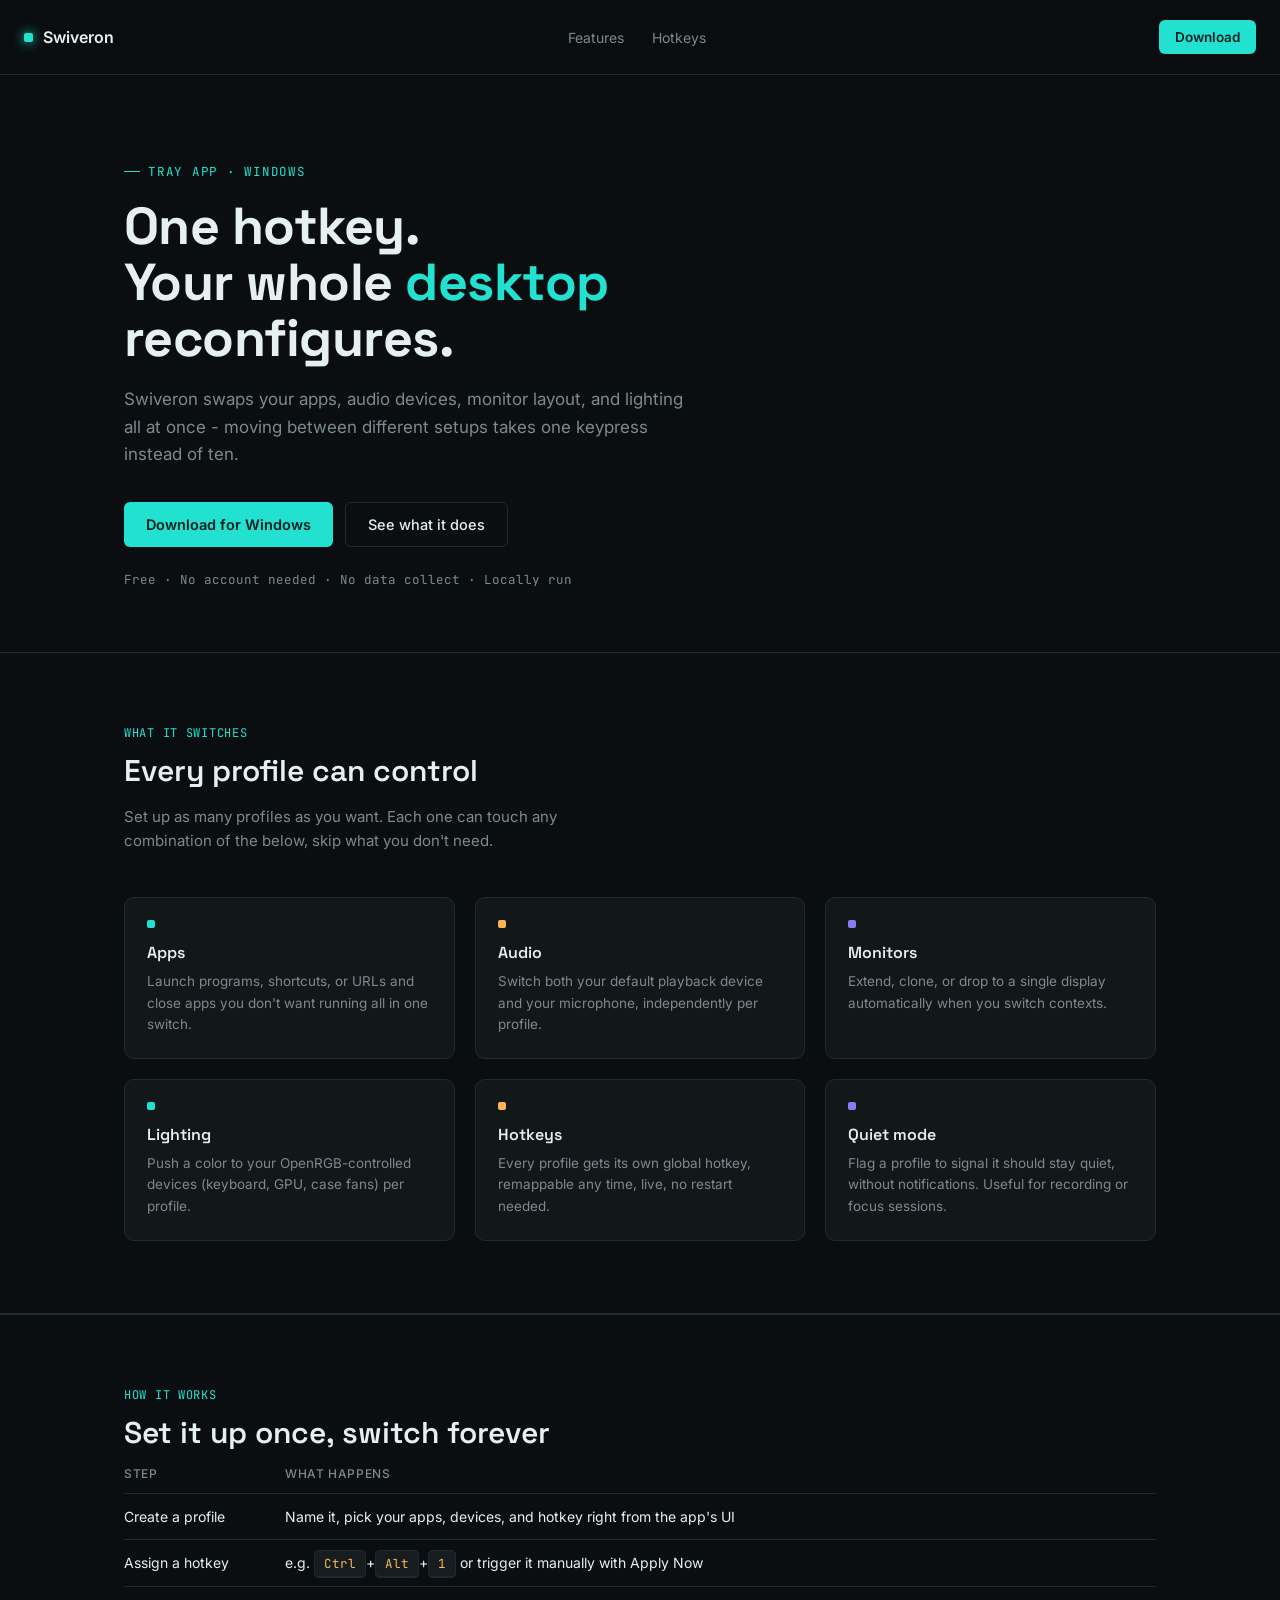
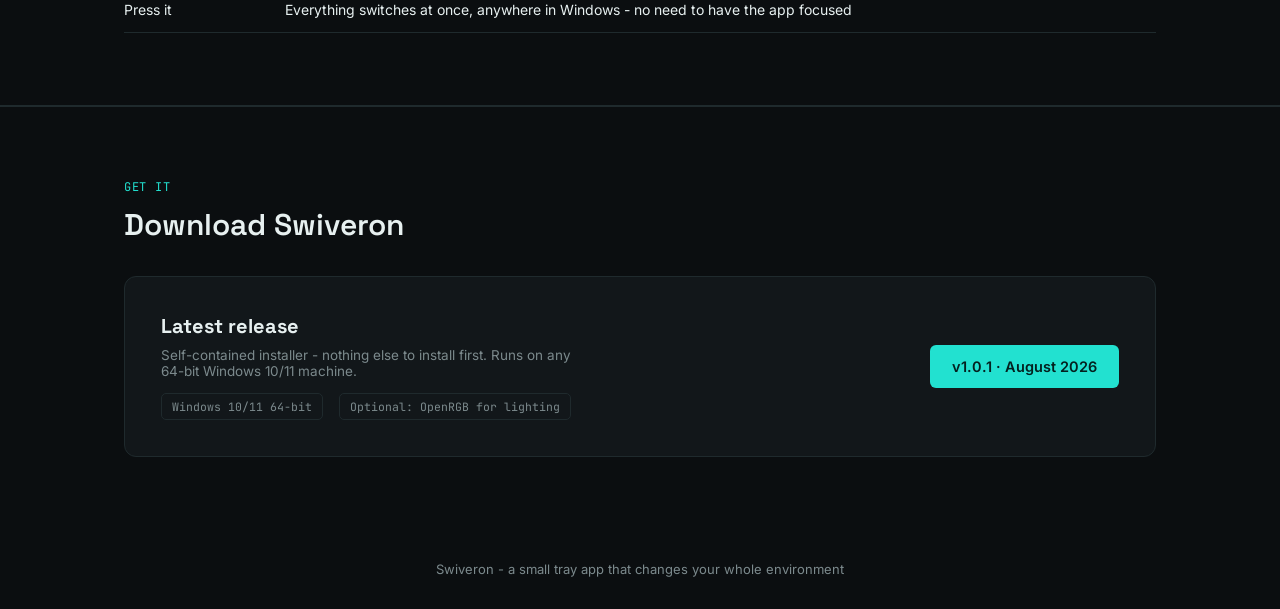
==== index.html @ a1869a6d "Updated the webpage" ====
<!DOCTYPE html>
<html lang="en">
<head>
<meta charset="UTF-8">
<meta name="viewport" content="width=device-width, initial-scale=1.0">
<title>Swiveron — one hotkey, whole desktop reconfigures</title>
<link rel="preconnect" href="https://fonts.googleapis.com">
<link rel="icon" href="favicon.png" type="image/png">
<link href="https://fonts.googleapis.com/css2?family=Space+Grotesk:wght@400;500;600;700&family=Inter:wght@400;500;600&family=JetBrains+Mono:wght@400;500;600&display=swap" rel="stylesheet">
<style>
  :root{
    --bg:#0B0E10;
    --panel:#12171A;
    --panel-raised:#161D20;
    --border:#1F2A2D;
    --text:#E7F0F0;
    --muted:#7C8A8D;
    --cyan:#22E1D0;
    --cyan-dim:#15837A;
    --amber:#FFB454;
  }
  *{box-sizing:border-box;}
  html{scroll-behavior:smooth;}
  body{margin:0;background:var(--bg);color:var(--text);font-family:'Inter',sans-serif;-webkit-font-smoothing:antialiased;}
  h1,h2,h3,.display{font-family:'Space Grotesk',sans-serif;}
  code,.mono{font-family:'JetBrains Mono',monospace;}
  a{color:inherit;}
  .wrap{max-width:1080px;margin:0 auto;padding:0 24px;}

  nav{display:flex;align-items:center;justify-content:space-between;padding:20px 24px;border-bottom:1px solid var(--border);position:sticky;top:0;background:rgba(11,14,16,0.85);backdrop-filter:blur(8px);z-index:10;}
  .brand{display:flex;align-items:center;gap:10px;font-weight:600;font-size:16px;}
  .brand .dot{width:9px;height:9px;border-radius:2px;background:var(--cyan);box-shadow:0 0 12px var(--cyan);}
  .nav-links{display:flex;gap:28px;font-size:14px;color:var(--muted);}
  .nav-links a{text-decoration:none;transition:color .15s;}
  .nav-links a:hover{color:var(--text);}
  .nav-cta{background:var(--cyan);color:#04211F;padding:9px 16px;border-radius:6px;font-weight:600;font-size:13.5px;text-decoration:none;}

  .hero{padding:88px 0 64px;}
  .eyebrow{font-family:'JetBrains Mono',monospace;font-size:12.5px;color:var(--cyan);letter-spacing:.06em;margin-bottom:18px;display:flex;align-items:center;gap:8px;}
  .eyebrow::before{content:'';width:16px;height:1px;background:var(--cyan);}
  h1{font-size:52px;line-height:1.08;font-weight:700;margin:0 0 20px;max-width:760px;letter-spacing:-0.01em;}
  h1 .accent{color:var(--cyan);}
  .sub{font-size:17px;color:var(--muted);max-width:560px;line-height:1.6;margin:0 0 34px;}
  .hero-ctas{display:flex;gap:12px;margin-bottom:24px;flex-wrap:wrap;}
  .btn-primary{background:var(--cyan);color:#04211F;padding:13px 22px;border-radius:6px;font-weight:600;font-size:14.5px;text-decoration:none;display:inline-flex;align-items:center;gap:8px;}
  .btn-secondary{border:1px solid var(--border);color:var(--text);padding:13px 22px;border-radius:6px;font-weight:500;font-size:14.5px;text-decoration:none;}
  .btn-secondary:hover{border-color:var(--cyan-dim);}
  .req-note{font-size:12.5px;color:var(--muted);font-family:'JetBrains Mono',monospace;}

  .icon-mark{display:flex;align-items:center;justify-content:center;margin:0 0 40px;}
  .icon-mark svg{filter:drop-shadow(0 0 30px rgba(34,225,208,0.15));}

  section{padding:72px 0;border-bottom:1px solid var(--border);border-top:1px solid var(--border);}
  .kicker{font-family:'JetBrains Mono',monospace;font-size:12px;color:var(--cyan);letter-spacing:.06em;margin-bottom:10px;}
  h2{font-size:30px;margin:0 0 14px;font-weight:600;}
  .section-sub{color:var(--muted);font-size:15px;max-width:520px;line-height:1.6;margin-bottom:44px;}

  .feature-grid{display:grid;grid-template-columns:repeat(3,1fr);gap:20px;}
  .feature-card{border:1px solid var(--border);border-radius:10px;padding:22px;background:var(--panel);}
  .feature-card .dot{width:8px;height:8px;border-radius:2px;margin-bottom:14px;}
  .feature-card h3{font-size:16px;margin:0 0 8px;font-weight:600;}
  .feature-card p{font-size:13.5px;color:var(--muted);line-height:1.6;margin:0;}

  table{width:100%;border-collapse:collapse;font-size:14px;}
  th{text-align:left;color:var(--muted);font-weight:500;font-size:12px;text-transform:uppercase;letter-spacing:.05em;padding:0 0 12px;border-bottom:1px solid var(--border);}
  td{padding:14px 0;border-bottom:1px solid var(--border);}
  .kbd{font-family:'JetBrains Mono',monospace;background:var(--panel-raised);border:1px solid var(--border);border-bottom-width:2px;padding:4px 9px;border-radius:5px;font-size:12.5px;color:var(--amber);}

  .download{display:flex;align-items:center;justify-content:space-between;flex-wrap:wrap;gap:24px;border:1px solid var(--border);border-radius:12px;padding:36px;background:var(--panel);}
  .download h3{font-size:20px;margin:0 0 8px;}
  .download p{color:var(--muted);font-size:13.5px;margin:0;max-width:420px;}
  .req-list{display:flex;gap:16px;margin-top:14px;flex-wrap:wrap;}
  .req{font-family:'JetBrains Mono',monospace;font-size:11.5px;color:var(--muted);border:1px solid var(--border);padding:5px 10px;border-radius:5px;}

  footer{padding:32px 0;text-align:center;color:var(--muted);font-size:13px;}

  @media (max-width:820px){
    h1{font-size:36px;}
    .feature-grid{grid-template-columns:1fr;}
    .download{flex-direction:column;align-items:flex-start;}
  }
</style>
</head>
<body>

<nav>
  <div class="brand"><span class="dot"></span> Swiveron</div>
  <div class="nav-links">
    <a href="#features">Features</a>
    <a href="#hotkeys">Hotkeys</a>
  </div>
  <a class="nav-cta" href="#download">Download</a>
</nav>

<div class="wrap">
  <section class="hero" style="border:none;">
    <div class="eyebrow">TRAY APP · WINDOWS</div>
    <h1>One hotkey.<br>Your whole <span class="accent">desktop</span> reconfigures.</h1>
    <p class="sub">Swiveron swaps your apps, audio devices, monitor layout, and lighting all at once - moving between different setups takes one keypress instead of ten.</p>
    <div class="hero-ctas">
      <a class="btn-primary" href="#download">Download for Windows</a>
      <a class="btn-secondary" href="#features">See what it does</a>
    </div>
    <div class="req-note">Free · No account needed · No data collect · Locally run</div>
  </section>
</div>

<section id="features">
  <div class="wrap">
    <div class="kicker">WHAT IT SWITCHES</div>
    <h2>Every profile can control</h2>
    <p class="section-sub">Set up as many profiles as you want. Each one can touch any combination of the below, skip what you don't need.</p>
    <div class="feature-grid">
      <div class="feature-card">
        <div class="dot" style="background:var(--cyan);"></div>
        <h3>Apps</h3>
        <p>Launch programs, shortcuts, or URLs and close apps you don't want running all in one switch.</p>
      </div>
      <div class="feature-card">
        <div class="dot" style="background:var(--amber);"></div>
        <h3>Audio</h3>
        <p>Switch both your default playback device and your microphone, independently per profile.</p>
      </div>
      <div class="feature-card">
        <div class="dot" style="background:#8B7CF6;"></div>
        <h3>Monitors</h3>
        <p>Extend, clone, or drop to a single display automatically when you switch contexts.</p>
      </div>
      <div class="feature-card">
        <div class="dot" style="background:var(--cyan);"></div>
        <h3>Lighting</h3>
        <p>Push a color to your OpenRGB-controlled devices (keyboard, GPU, case fans) per profile.</p>
      </div>
      <div class="feature-card">
        <div class="dot" style="background:var(--amber);"></div>
        <h3>Hotkeys</h3>
        <p>Every profile gets its own global hotkey, remappable any time, live, no restart needed.</p>
      </div>
      <div class="feature-card">
        <div class="dot" style="background:#8B7CF6;"></div>
        <h3>Quiet mode</h3>
        <p>Flag a profile to signal it should stay quiet, without notifications. Useful for recording or focus sessions.</p>
      </div>
    </div>
  </div>
</section>

<section id="hotkeys">
  <div class="wrap">
    <div class="kicker">HOW IT WORKS</div>
    <h2>Set it up once, switch forever</h2>
    <table>
      <thead><tr><th>Step</th><th>What happens</th></tr></thead>
      <tbody>
        <tr><td>Create a profile</td><td>Name it, pick your apps, devices, and hotkey right from the app's UI</td></tr>
        <tr><td>Assign a hotkey</td><td>e.g. <span class="kbd">Ctrl</span>+<span class="kbd">Alt</span>+<span class="kbd">1</span> or trigger it manually with Apply Now</td></tr>
        <tr><td>Press it</td><td>Everything switches at once, anywhere in Windows - no need to have the app focused</td></tr>
      </tbody>
    </table>
  </div>
</section>

<section id="download" style="border-bottom:none;">
  <div class="wrap">
    <div class="kicker">GET IT</div>
    <h2 style="margin-bottom:32px;">Download Swiveron</h2>
    <div class="download">
      <div>
        <h3>Latest release</h3>
        <p>Self-contained installer - nothing else to install first. Runs on any 64-bit Windows 10/11 machine.</p>
        <div class="req-list">
          <span class="req">Windows 10/11 64-bit</span>
          <span class="req">Optional: OpenRGB for lighting</span>
        </div>
      </div>
      <a class="btn-primary" href="https://github.com/ItzTidez/swiveron/releases/download/v1.0.1/SwiveronSetup.exe">v1.0.1 · August 2026</a>
    </div>
  </div>
</section>

<footer>Swiveron - a small tray app that changes your whole environment</footer>

</body>
</html>
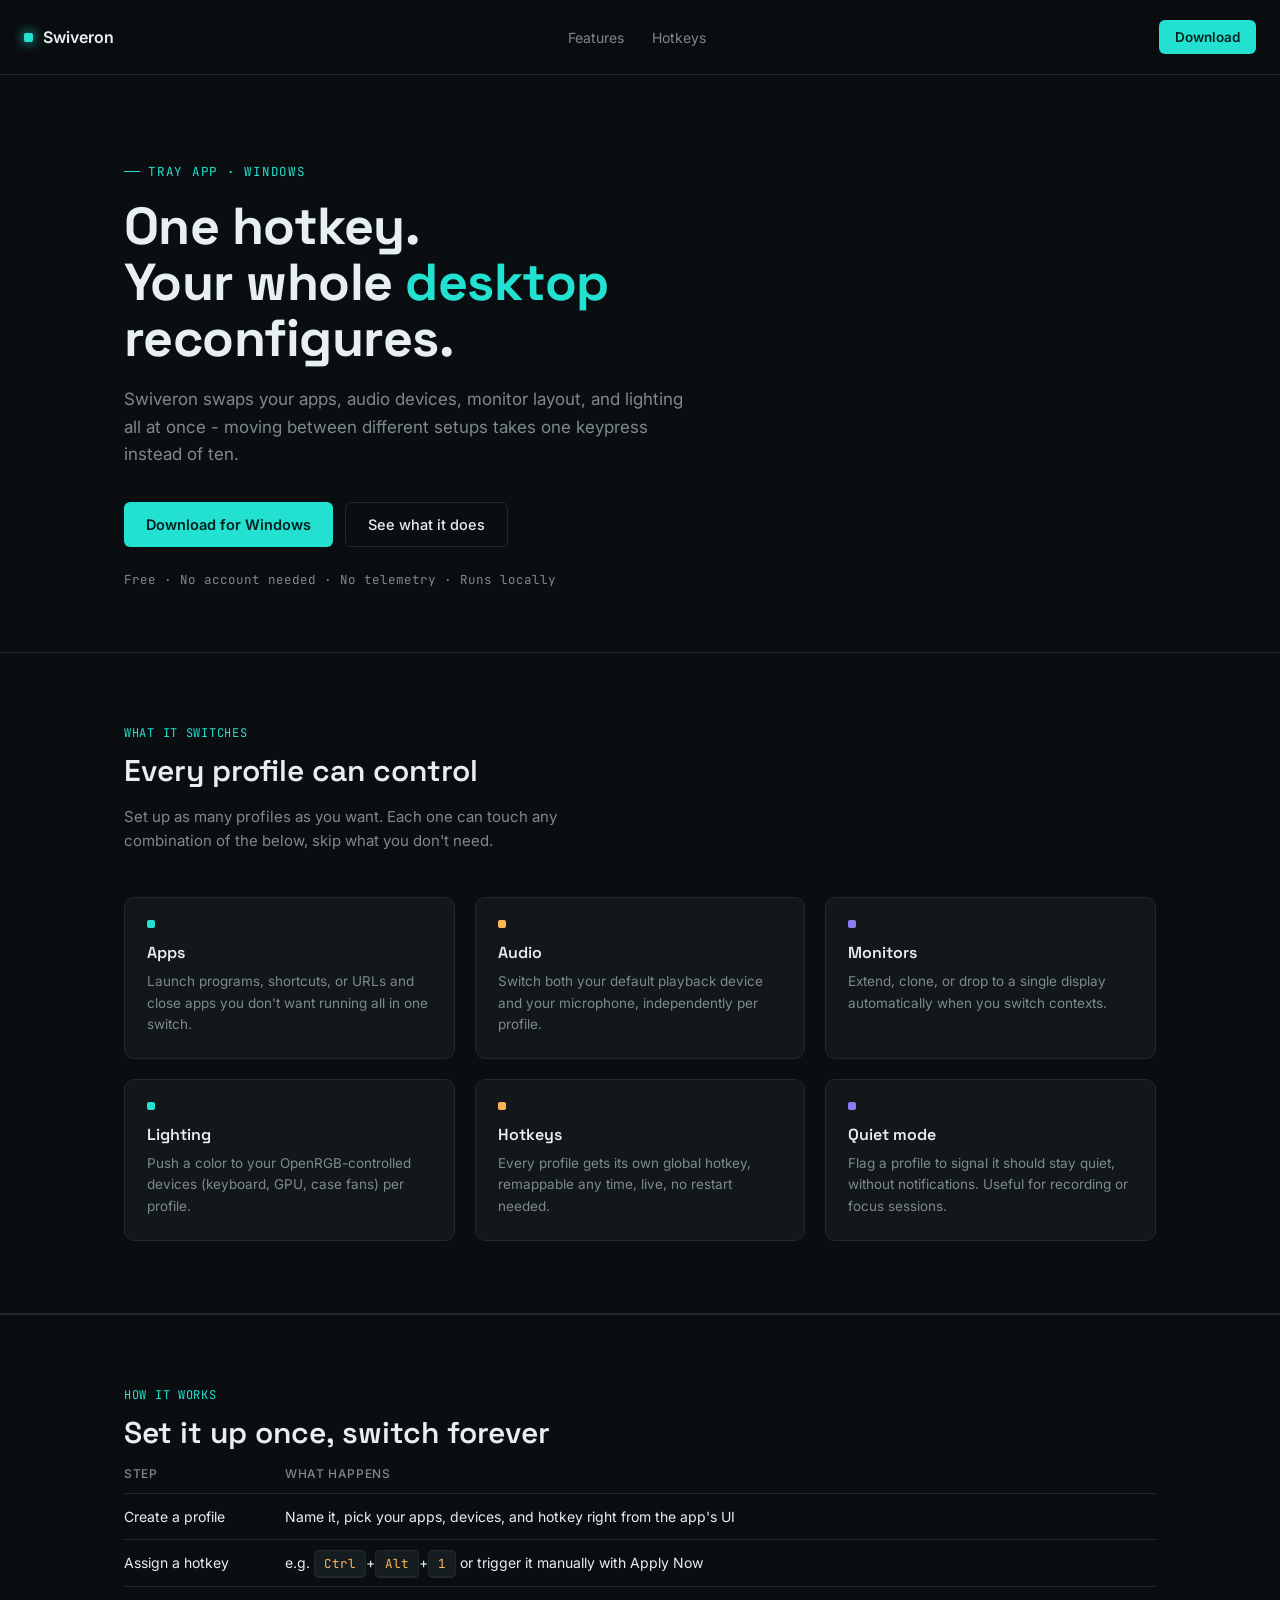
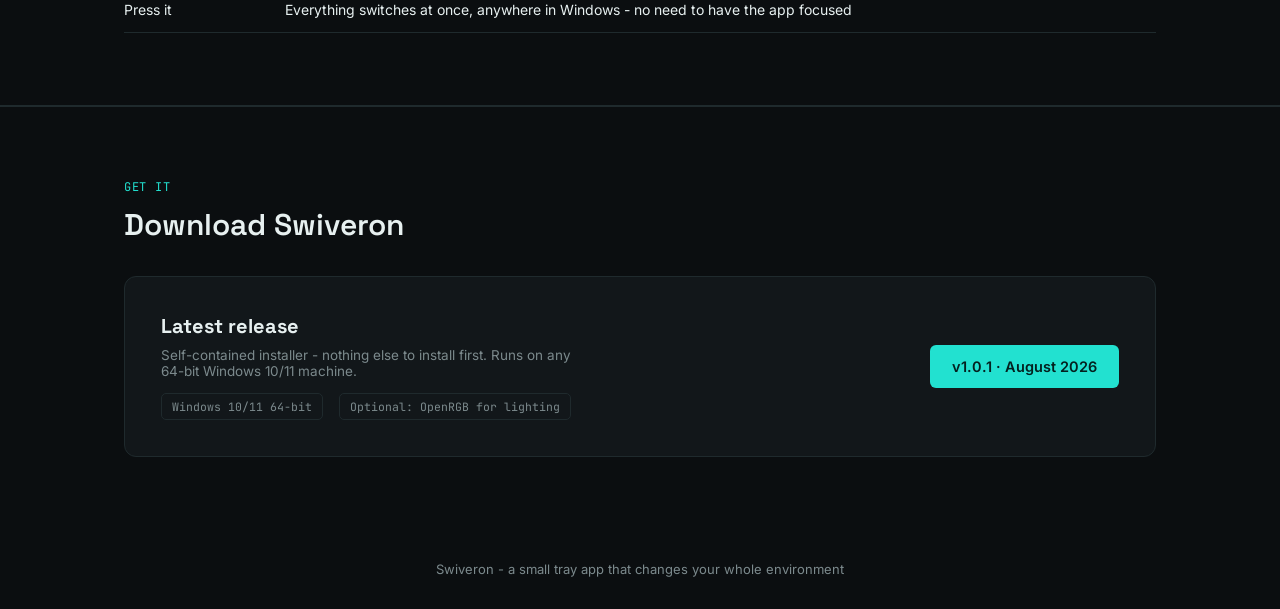
==== commit 02b7b146: "Added a separate CSS" ====
--- a/index.html
+++ b/index.html
@@ -7,79 +7,7 @@
 <link rel="preconnect" href="https://fonts.googleapis.com">
 <link rel="icon" href="favicon.png" type="image/png">
 <link href="https://fonts.googleapis.com/css2?family=Space+Grotesk:wght@400;500;600;700&family=Inter:wght@400;500;600&family=JetBrains+Mono:wght@400;500;600&display=swap" rel="stylesheet">
-<style>
-  :root{
-    --bg:#0B0E10;
-    --panel:#12171A;
-    --panel-raised:#161D20;
-    --border:#1F2A2D;
-    --text:#E7F0F0;
-    --muted:#7C8A8D;
-    --cyan:#22E1D0;
-    --cyan-dim:#15837A;
-    --amber:#FFB454;
-  }
-  *{box-sizing:border-box;}
-  html{scroll-behavior:smooth;}
-  body{margin:0;background:var(--bg);color:var(--text);font-family:'Inter',sans-serif;-webkit-font-smoothing:antialiased;}
-  h1,h2,h3,.display{font-family:'Space Grotesk',sans-serif;}
-  code,.mono{font-family:'JetBrains Mono',monospace;}
-  a{color:inherit;}
-  .wrap{max-width:1080px;margin:0 auto;padding:0 24px;}
-
-  nav{display:flex;align-items:center;justify-content:space-between;padding:20px 24px;border-bottom:1px solid var(--border);position:sticky;top:0;background:rgba(11,14,16,0.85);backdrop-filter:blur(8px);z-index:10;}
-  .brand{display:flex;align-items:center;gap:10px;font-weight:600;font-size:16px;}
-  .brand .dot{width:9px;height:9px;border-radius:2px;background:var(--cyan);box-shadow:0 0 12px var(--cyan);}
-  .nav-links{display:flex;gap:28px;font-size:14px;color:var(--muted);}
-  .nav-links a{text-decoration:none;transition:color .15s;}
-  .nav-links a:hover{color:var(--text);}
-  .nav-cta{background:var(--cyan);color:#04211F;padding:9px 16px;border-radius:6px;font-weight:600;font-size:13.5px;text-decoration:none;}
-
-  .hero{padding:88px 0 64px;}
-  .eyebrow{font-family:'JetBrains Mono',monospace;font-size:12.5px;color:var(--cyan);letter-spacing:.06em;margin-bottom:18px;display:flex;align-items:center;gap:8px;}
-  .eyebrow::before{content:'';width:16px;height:1px;background:var(--cyan);}
-  h1{font-size:52px;line-height:1.08;font-weight:700;margin:0 0 20px;max-width:760px;letter-spacing:-0.01em;}
-  h1 .accent{color:var(--cyan);}
-  .sub{font-size:17px;color:var(--muted);max-width:560px;line-height:1.6;margin:0 0 34px;}
-  .hero-ctas{display:flex;gap:12px;margin-bottom:24px;flex-wrap:wrap;}
-  .btn-primary{background:var(--cyan);color:#04211F;padding:13px 22px;border-radius:6px;font-weight:600;font-size:14.5px;text-decoration:none;display:inline-flex;align-items:center;gap:8px;}
-  .btn-secondary{border:1px solid var(--border);color:var(--text);padding:13px 22px;border-radius:6px;font-weight:500;font-size:14.5px;text-decoration:none;}
-  .btn-secondary:hover{border-color:var(--cyan-dim);}
-  .req-note{font-size:12.5px;color:var(--muted);font-family:'JetBrains Mono',monospace;}
-
-  .icon-mark{display:flex;align-items:center;justify-content:center;margin:0 0 40px;}
-  .icon-mark svg{filter:drop-shadow(0 0 30px rgba(34,225,208,0.15));}
-
-  section{padding:72px 0;border-bottom:1px solid var(--border);border-top:1px solid var(--border);}
-  .kicker{font-family:'JetBrains Mono',monospace;font-size:12px;color:var(--cyan);letter-spacing:.06em;margin-bottom:10px;}
-  h2{font-size:30px;margin:0 0 14px;font-weight:600;}
-  .section-sub{color:var(--muted);font-size:15px;max-width:520px;line-height:1.6;margin-bottom:44px;}
-
-  .feature-grid{display:grid;grid-template-columns:repeat(3,1fr);gap:20px;}
-  .feature-card{border:1px solid var(--border);border-radius:10px;padding:22px;background:var(--panel);}
-  .feature-card .dot{width:8px;height:8px;border-radius:2px;margin-bottom:14px;}
-  .feature-card h3{font-size:16px;margin:0 0 8px;font-weight:600;}
-  .feature-card p{font-size:13.5px;color:var(--muted);line-height:1.6;margin:0;}
-
-  table{width:100%;border-collapse:collapse;font-size:14px;}
-  th{text-align:left;color:var(--muted);font-weight:500;font-size:12px;text-transform:uppercase;letter-spacing:.05em;padding:0 0 12px;border-bottom:1px solid var(--border);}
-  td{padding:14px 0;border-bottom:1px solid var(--border);}
-  .kbd{font-family:'JetBrains Mono',monospace;background:var(--panel-raised);border:1px solid var(--border);border-bottom-width:2px;padding:4px 9px;border-radius:5px;font-size:12.5px;color:var(--amber);}
-
-  .download{display:flex;align-items:center;justify-content:space-between;flex-wrap:wrap;gap:24px;border:1px solid var(--border);border-radius:12px;padding:36px;background:var(--panel);}
-  .download h3{font-size:20px;margin:0 0 8px;}
-  .download p{color:var(--muted);font-size:13.5px;margin:0;max-width:420px;}
-  .req-list{display:flex;gap:16px;margin-top:14px;flex-wrap:wrap;}
-  .req{font-family:'JetBrains Mono',monospace;font-size:11.5px;color:var(--muted);border:1px solid var(--border);padding:5px 10px;border-radius:5px;}
-
-  footer{padding:32px 0;text-align:center;color:var(--muted);font-size:13px;}
-
-  @media (max-width:820px){
-    h1{font-size:36px;}
-    .feature-grid{grid-template-columns:1fr;}
-    .download{flex-direction:column;align-items:flex-start;}
-  }
-</style>
+<link rel="stylesheet" href="styles.css">
 </head>
 <body>
 
@@ -101,7 +29,7 @@
       <a class="btn-primary" href="#download">Download for Windows</a>
       <a class="btn-secondary" href="#features">See what it does</a>
     </div>
-    <div class="req-note">Free · No account needed · No data collect · Locally run</div>
+    <div class="req-note">Free · No account needed · No telemetry · Runs locally</div>
   </section>
 </div>
 
--- a/styles.css
+++ b/styles.css
@@ -0,0 +1,71 @@
+:root{
+    --bg:#0B0E10;
+    --panel:#12171A;
+    --panel-raised:#161D20;
+    --border:#1F2A2D;
+    --text:#E7F0F0;
+    --muted:#7C8A8D;
+    --cyan:#22E1D0;
+    --cyan-dim:#15837A;
+    --amber:#FFB454;
+  }
+  *{box-sizing:border-box;}
+  html{scroll-behavior:smooth;}
+  body{margin:0;background:var(--bg);color:var(--text);font-family:'Inter',sans-serif;-webkit-font-smoothing:antialiased;}
+  h1,h2,h3,.display{font-family:'Space Grotesk',sans-serif;}
+  code,.mono{font-family:'JetBrains Mono',monospace;}
+  a{color:inherit;}
+  .wrap{max-width:1080px;margin:0 auto;padding:0 24px;}
+
+  nav{display:flex;align-items:center;justify-content:space-between;padding:20px 24px;border-bottom:1px solid var(--border);position:sticky;top:0;background:rgba(11,14,16,0.85);backdrop-filter:blur(8px);z-index:10;}
+  .brand{display:flex;align-items:center;gap:10px;font-weight:600;font-size:16px;}
+  .brand .dot{width:9px;height:9px;border-radius:2px;background:var(--cyan);box-shadow:0 0 12px var(--cyan);}
+  .nav-links{display:flex;gap:28px;font-size:14px;color:var(--muted);}
+  .nav-links a{text-decoration:none;transition:color .15s;}
+  .nav-links a:hover{color:var(--text);}
+  .nav-cta{background:var(--cyan);color:#04211F;padding:9px 16px;border-radius:6px;font-weight:600;font-size:13.5px;text-decoration:none;}
+
+  .hero{padding:88px 0 64px;}
+  .eyebrow{font-family:'JetBrains Mono',monospace;font-size:12.5px;color:var(--cyan);letter-spacing:.06em;margin-bottom:18px;display:flex;align-items:center;gap:8px;}
+  .eyebrow::before{content:'';width:16px;height:1px;background:var(--cyan);}
+  h1{font-size:52px;line-height:1.08;font-weight:700;margin:0 0 20px;max-width:760px;letter-spacing:-0.01em;}
+  h1 .accent{color:var(--cyan);}
+  .sub{font-size:17px;color:var(--muted);max-width:560px;line-height:1.6;margin:0 0 34px;}
+  .hero-ctas{display:flex;gap:12px;margin-bottom:24px;flex-wrap:wrap;}
+  .btn-primary{background:var(--cyan);color:#04211F;padding:13px 22px;border-radius:6px;font-weight:600;font-size:14.5px;text-decoration:none;display:inline-flex;align-items:center;gap:8px;}
+  .btn-secondary{border:1px solid var(--border);color:var(--text);padding:13px 22px;border-radius:6px;font-weight:500;font-size:14.5px;text-decoration:none;}
+  .btn-secondary:hover{border-color:var(--cyan-dim);}
+  .req-note{font-size:12.5px;color:var(--muted);font-family:'JetBrains Mono',monospace;}
+
+  .icon-mark{display:flex;align-items:center;justify-content:center;margin:0 0 40px;}
+  .icon-mark svg{filter:drop-shadow(0 0 30px rgba(34,225,208,0.15));}
+
+  section{padding:72px 0;border-bottom:1px solid var(--border);border-top:1px solid var(--border);}
+  .kicker{font-family:'JetBrains Mono',monospace;font-size:12px;color:var(--cyan);letter-spacing:.06em;margin-bottom:10px;}
+  h2{font-size:30px;margin:0 0 14px;font-weight:600;}
+  .section-sub{color:var(--muted);font-size:15px;max-width:520px;line-height:1.6;margin-bottom:44px;}
+
+  .feature-grid{display:grid;grid-template-columns:repeat(3,1fr);gap:20px;}
+  .feature-card{border:1px solid var(--border);border-radius:10px;padding:22px;background:var(--panel);}
+  .feature-card .dot{width:8px;height:8px;border-radius:2px;margin-bottom:14px;}
+  .feature-card h3{font-size:16px;margin:0 0 8px;font-weight:600;}
+  .feature-card p{font-size:13.5px;color:var(--muted);line-height:1.6;margin:0;}
+
+  table{width:100%;border-collapse:collapse;font-size:14px;}
+  th{text-align:left;color:var(--muted);font-weight:500;font-size:12px;text-transform:uppercase;letter-spacing:.05em;padding:0 0 12px;border-bottom:1px solid var(--border);}
+  td{padding:14px 0;border-bottom:1px solid var(--border);}
+  .kbd{font-family:'JetBrains Mono',monospace;background:var(--panel-raised);border:1px solid var(--border);border-bottom-width:2px;padding:4px 9px;border-radius:5px;font-size:12.5px;color:var(--amber);}
+
+  .download{display:flex;align-items:center;justify-content:space-between;flex-wrap:wrap;gap:24px;border:1px solid var(--border);border-radius:12px;padding:36px;background:var(--panel);}
+  .download h3{font-size:20px;margin:0 0 8px;}
+  .download p{color:var(--muted);font-size:13.5px;margin:0;max-width:420px;}
+  .req-list{display:flex;gap:16px;margin-top:14px;flex-wrap:wrap;}
+  .req{font-family:'JetBrains Mono',monospace;font-size:11.5px;color:var(--muted);border:1px solid var(--border);padding:5px 10px;border-radius:5px;}
+
+  footer{padding:32px 0;text-align:center;color:var(--muted);font-size:13px;}
+
+  @media (max-width:820px){
+    h1{font-size:36px;}
+    .feature-grid{grid-template-columns:1fr;}
+    .download{flex-direction:column;align-items:flex-start;}
+}
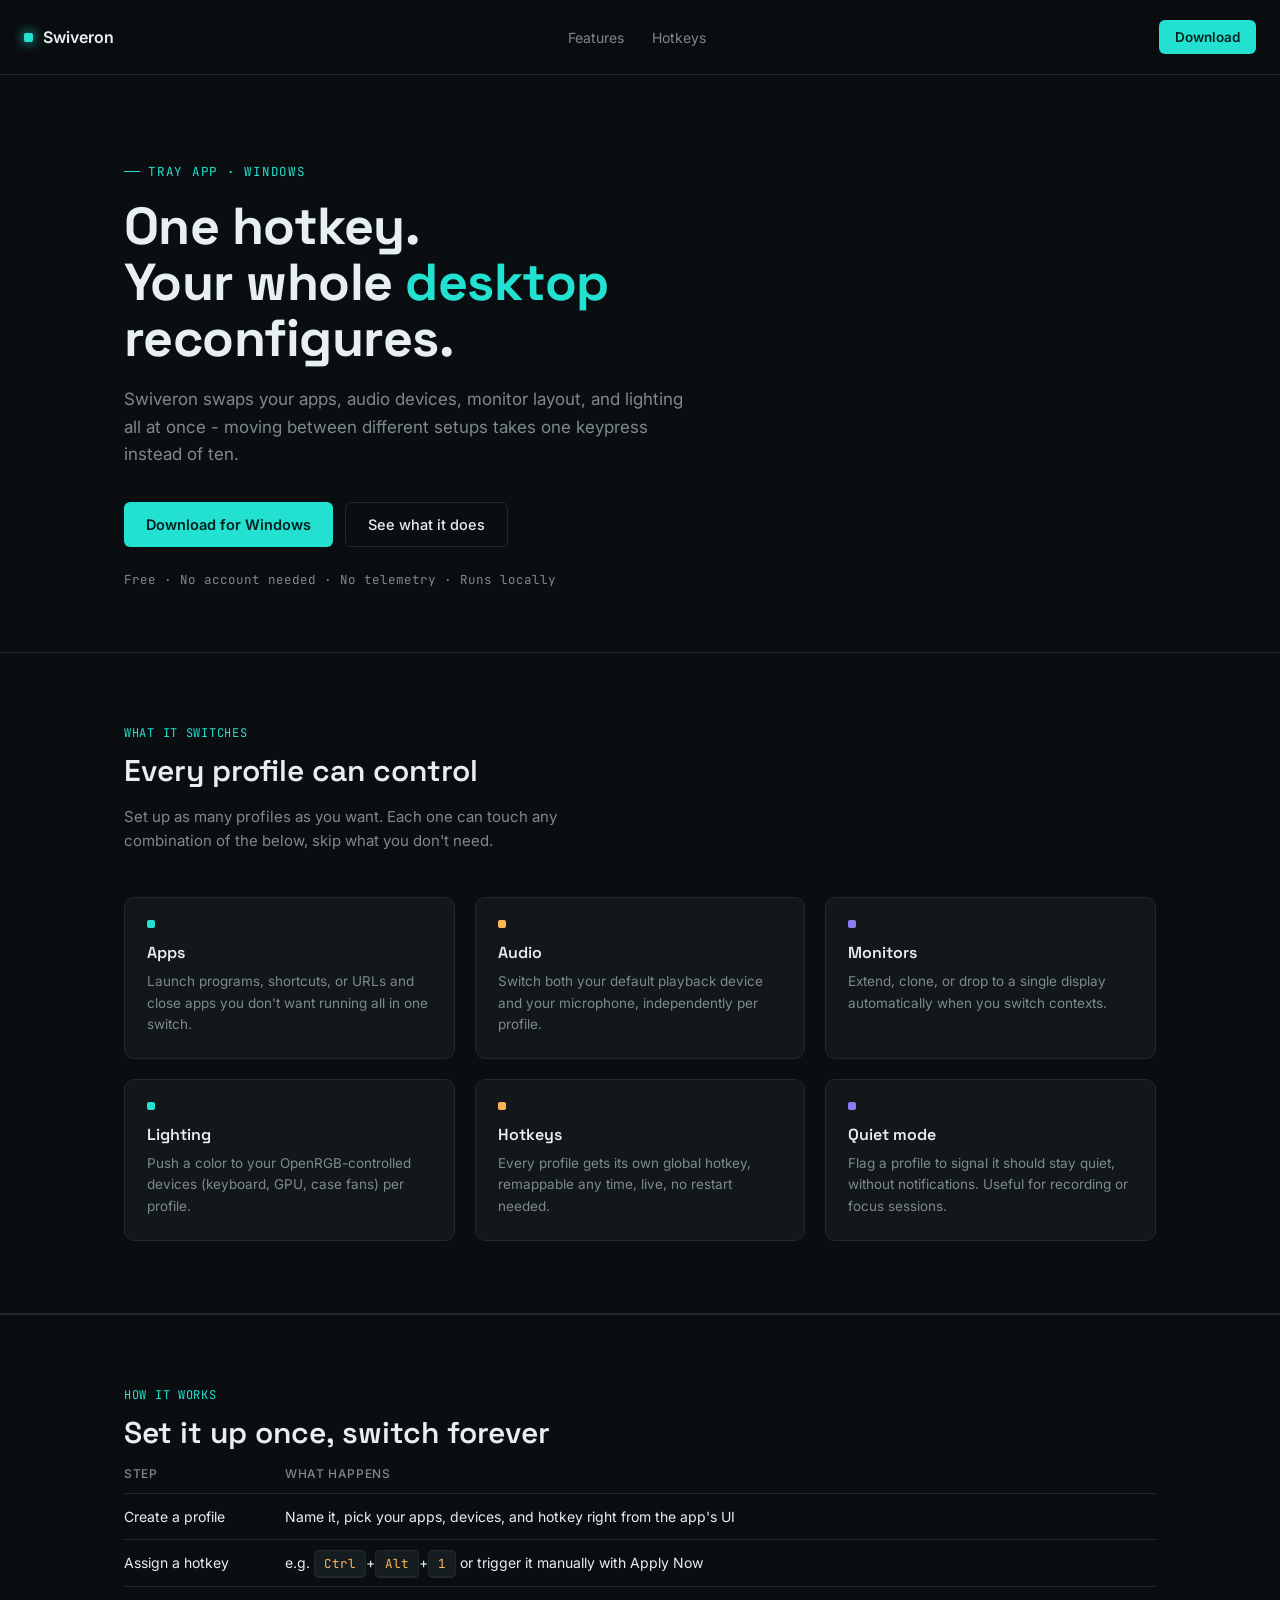
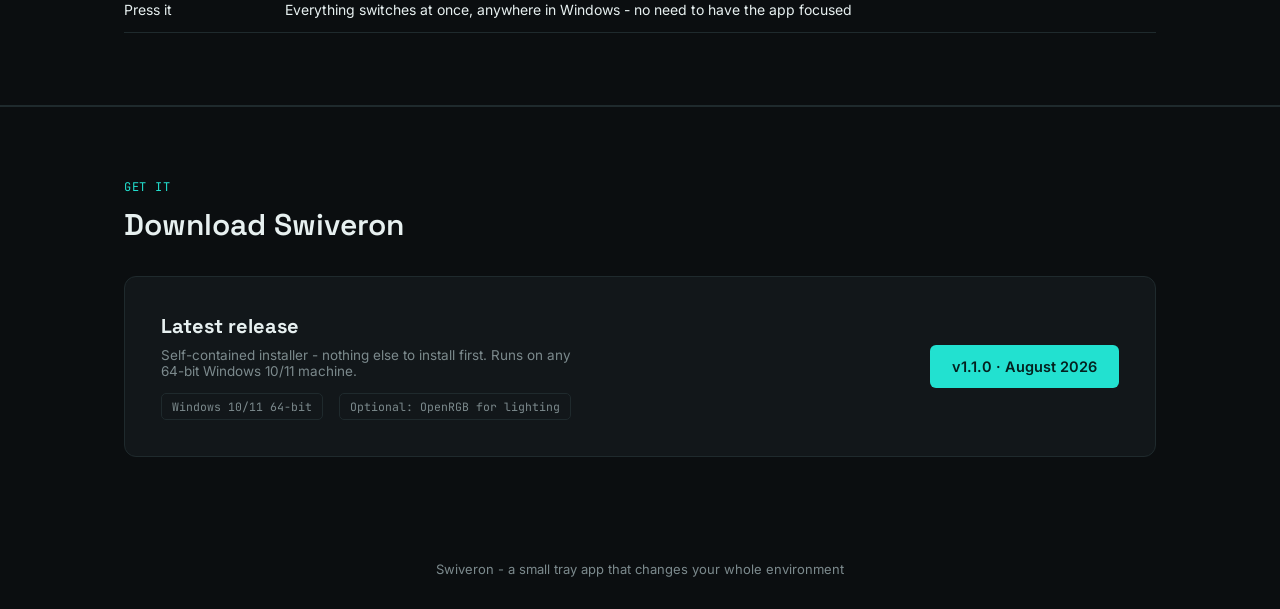
==== commit 14790f48: "Updated the download button" ====
--- a/index.html
+++ b/index.html
@@ -101,7 +101,7 @@
           <span class="req">Optional: OpenRGB for lighting</span>
         </div>
       </div>
-      <a class="btn-primary" href="https://github.com/ItzTidez/swiveron/releases/download/v1.0.1/SwiveronSetup.exe">v1.0.1 · August 2026</a>
+      <a class="btn-primary" href="https://github.com/ItzTidez/swiveron/releases/download/v1.1.0/SwiveronSetup.exe">v1.1.0 · August 2026</a>
     </div>
   </div>
 </section>
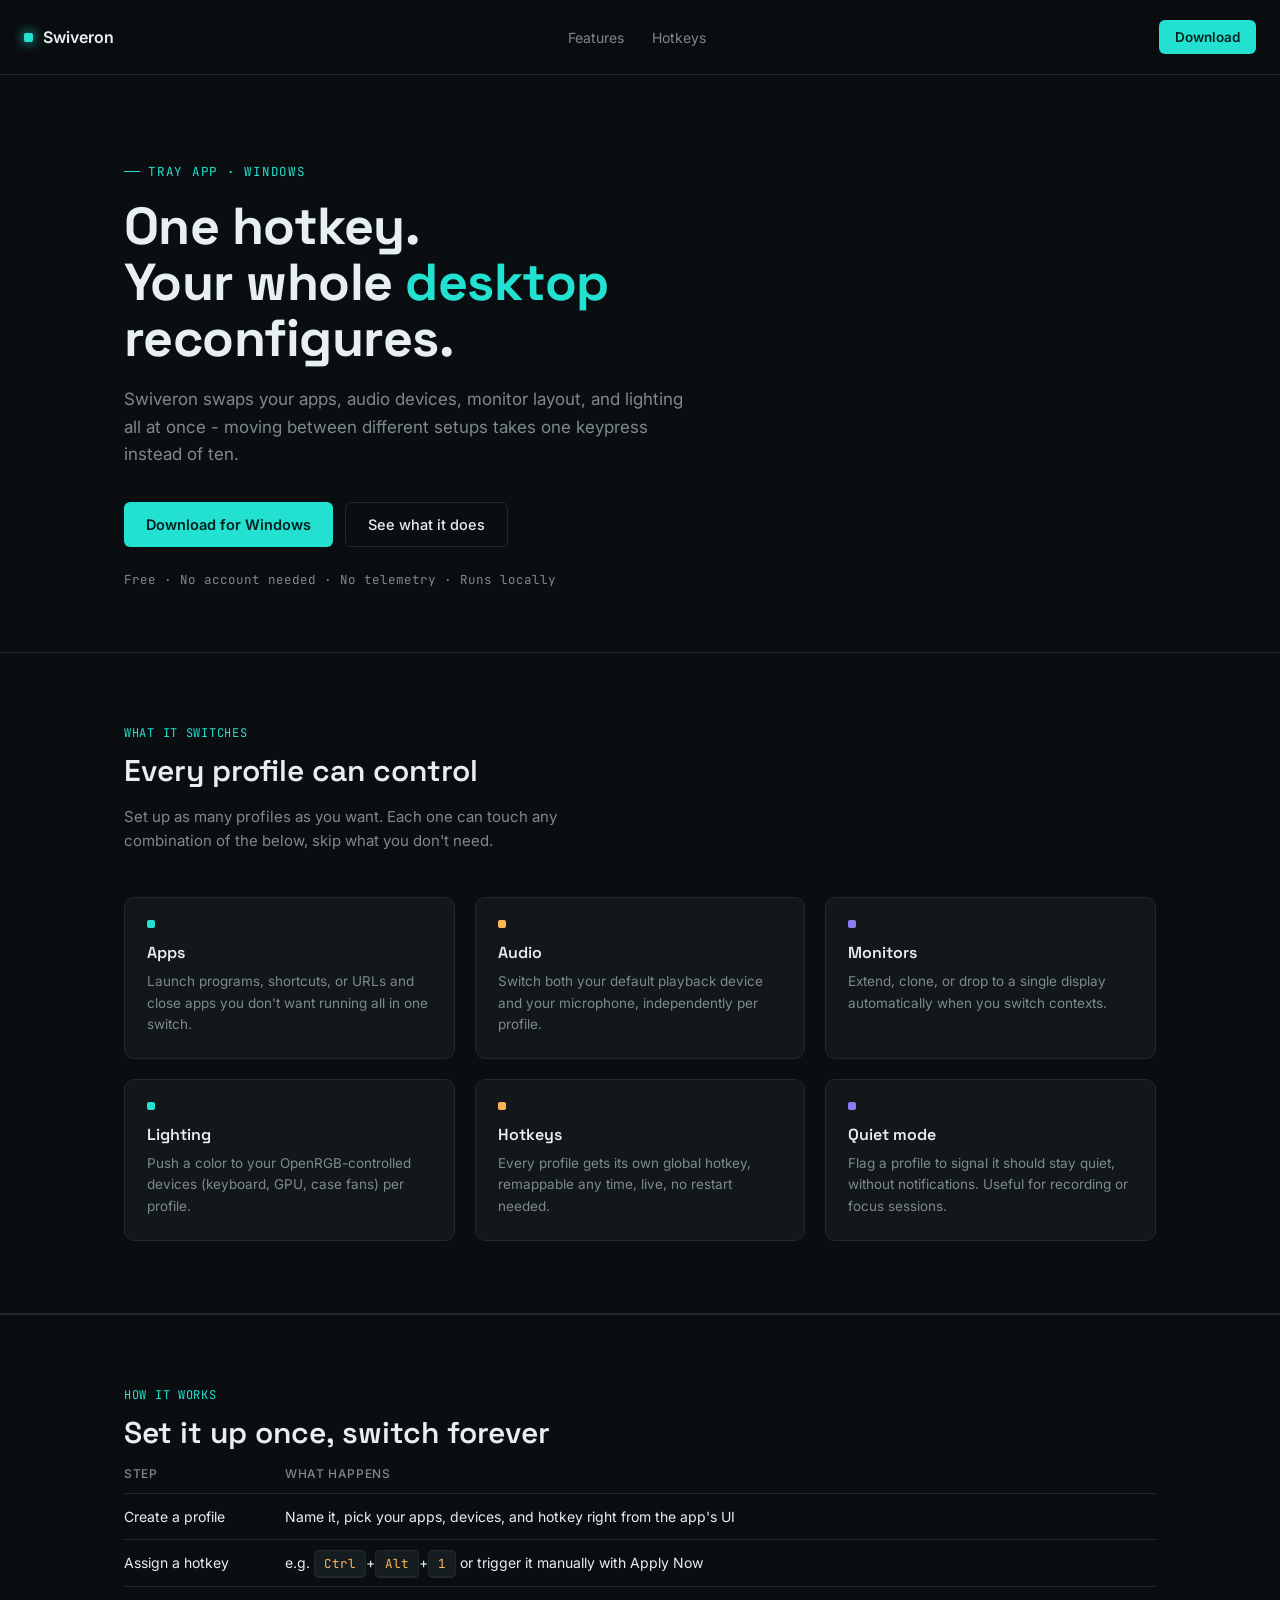
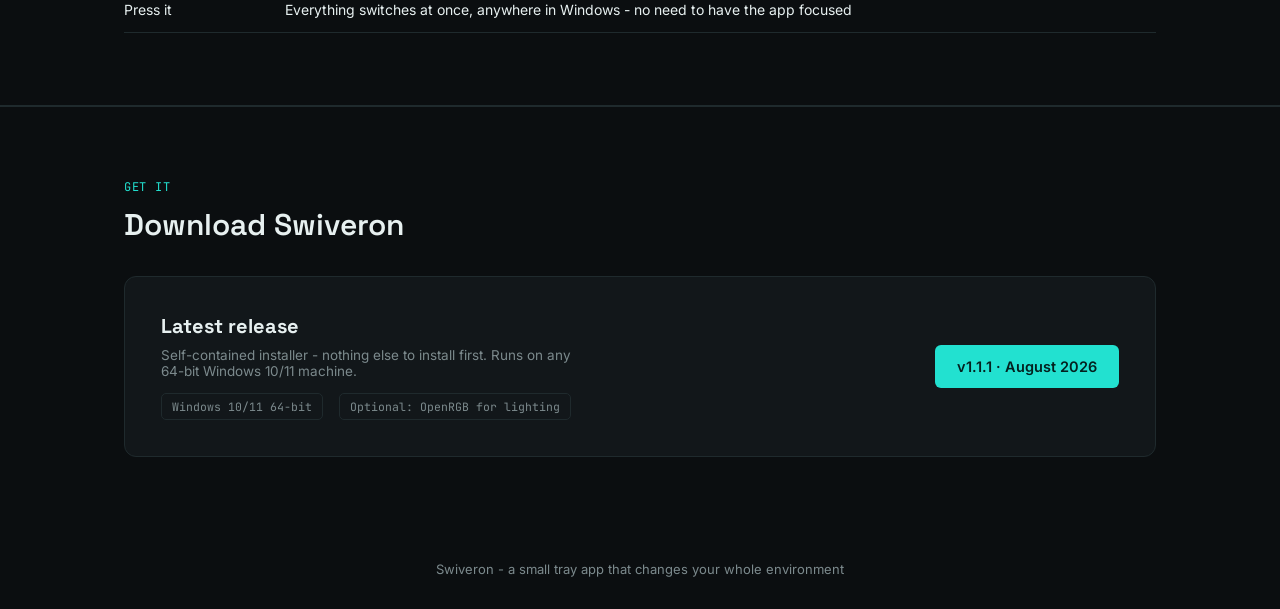
==== commit 19b1036d: "Updated the download button" ====
--- a/index.html
+++ b/index.html
@@ -101,7 +101,7 @@
           <span class="req">Optional: OpenRGB for lighting</span>
         </div>
       </div>
-      <a class="btn-primary" href="https://github.com/ItzTidez/swiveron/releases/download/v1.1.0/SwiveronSetup.exe">v1.1.0 · August 2026</a>
+      <a class="btn-primary" href="https://github.com/ItzTidez/swiveron/releases/download/v1.1.1/SwiveronSetup-v1.1.1+x64.exe">v1.1.1 · August 2026</a>
     </div>
   </div>
 </section>
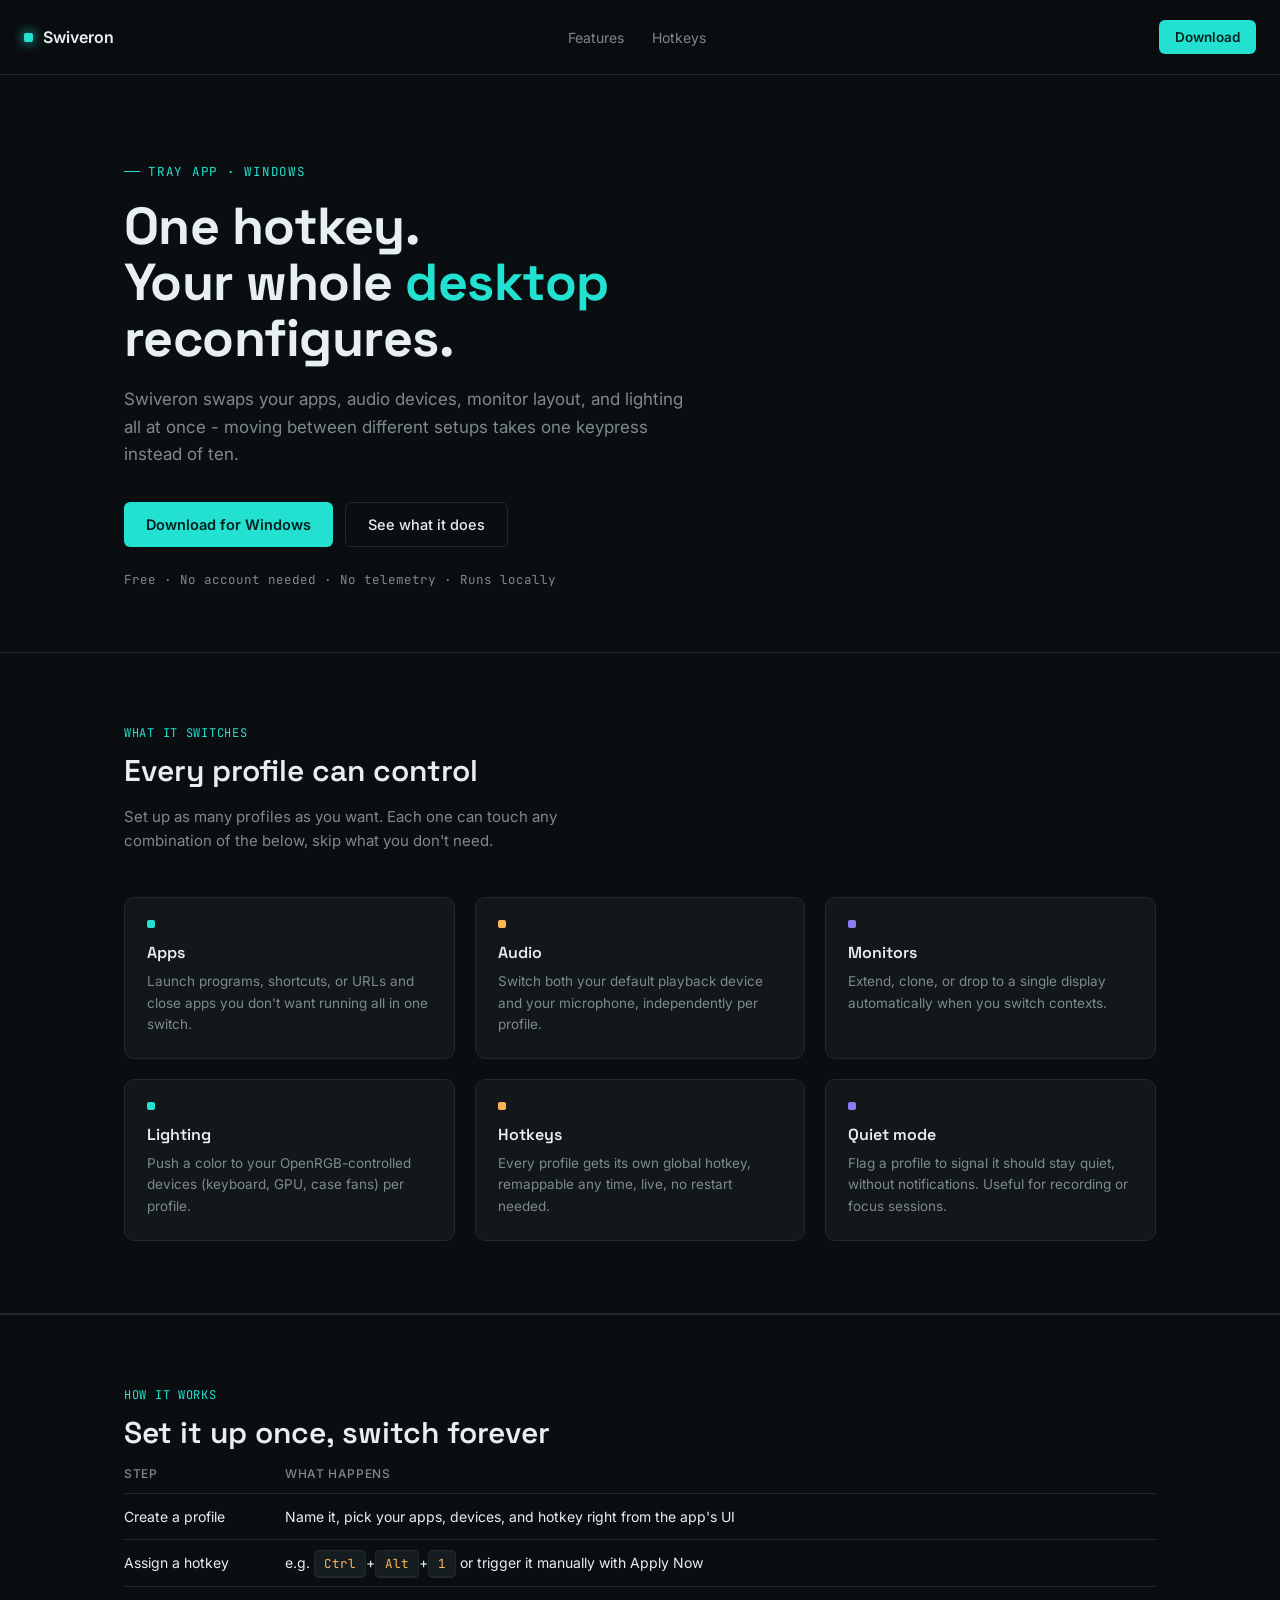
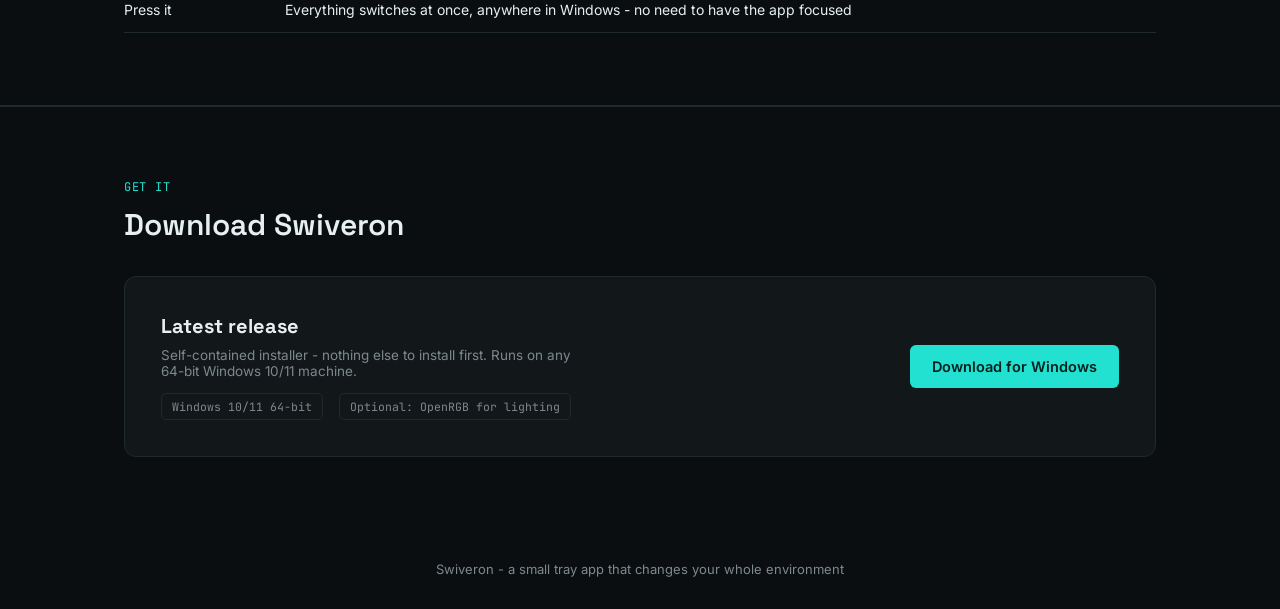
==== commit 63264432: "Updated the web page, removed the SwiveronSetup.exe file from the repository." ====
--- a/index.html
+++ b/index.html
@@ -101,7 +101,7 @@
           <span class="req">Optional: OpenRGB for lighting</span>
         </div>
       </div>
-      <a class="btn-primary" href="https://github.com/ItzTidez/swiveron/releases/download/v1.1.1/SwiveronSetup-v1.1.1+x64.exe">v1.1.1 · August 2026</a>
+      <a class="btn-primary" href="https://github.com/ItzTidez/swiveron/releases/latest/download/SwiveronSetup.exe">Download for Windows</a>
     </div>
   </div>
 </section>
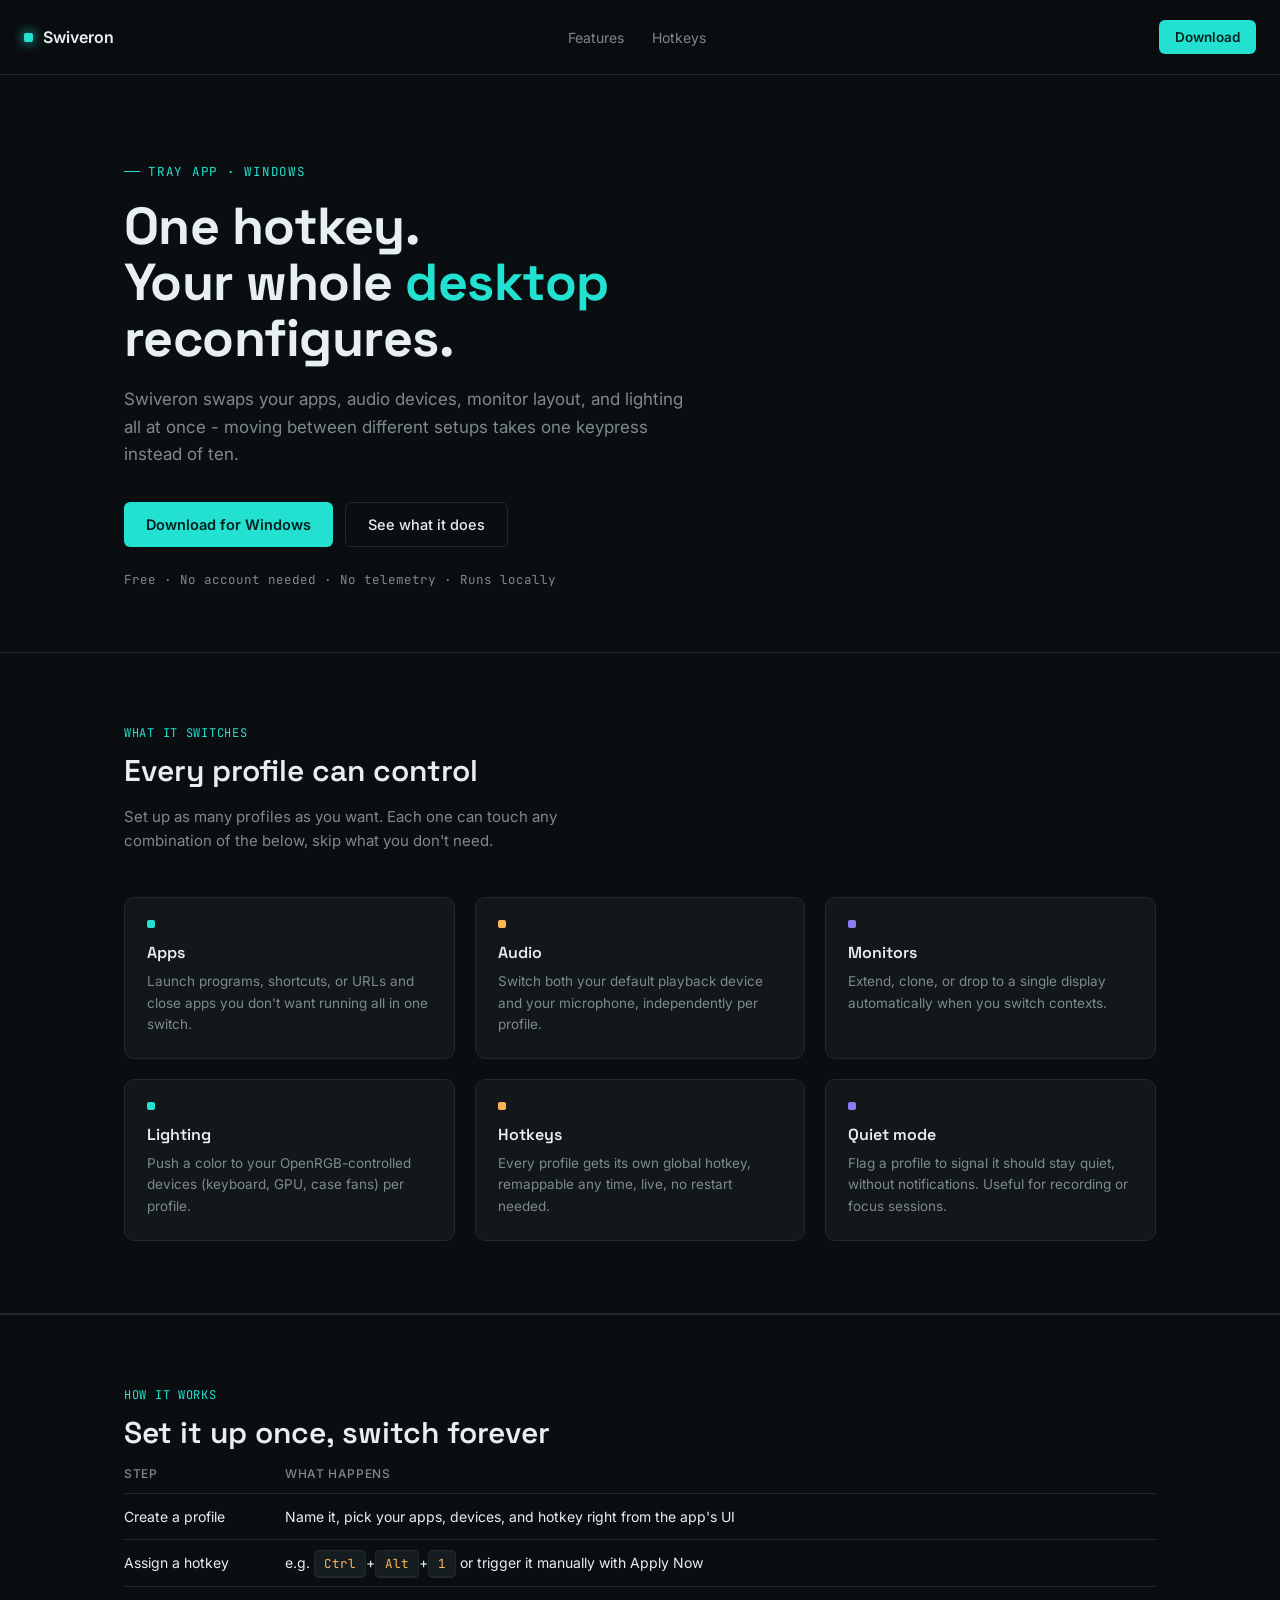
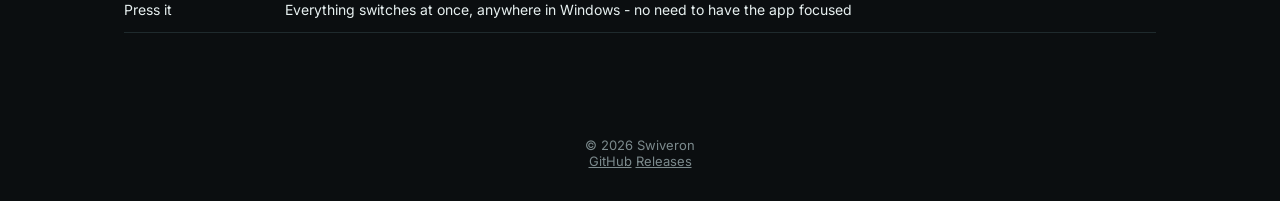
==== commit 7442b5b3: "Added a separate downloads page and moved the download link to that page. Updated the footer with co" ====
--- a/index.html
+++ b/index.html
@@ -1,112 +1,102 @@
 <!DOCTYPE html>
 <html lang="en">
-<head>
-<meta charset="UTF-8">
-<meta name="viewport" content="width=device-width, initial-scale=1.0">
-<title>Swiveron — one hotkey, whole desktop reconfigures</title>
-<link rel="preconnect" href="https://fonts.googleapis.com">
-<link rel="icon" href="favicon.png" type="image/png">
-<link href="https://fonts.googleapis.com/css2?family=Space+Grotesk:wght@400;500;600;700&family=Inter:wght@400;500;600&family=JetBrains+Mono:wght@400;500;600&display=swap" rel="stylesheet">
-<link rel="stylesheet" href="styles.css">
-</head>
-<body>
+  <head>
+    <meta charset="UTF-8">
+    <meta name="viewport" content="width=device-width, initial-scale=1.0">
+    <title>Swiveron</title>
+    <link rel="preconnect" href="https://fonts.googleapis.com">
+    <link rel="icon" href="favicon.png" type="image/png">
+    <link href="https://fonts.googleapis.com/css2?family=Space+Grotesk:wght@400;500;600;700&family=Inter:wght@400;500;600&family=JetBrains+Mono:wght@400;500;600&display=swap" rel="stylesheet">
+    <link rel="stylesheet" href="assets/styles.css">
+  </head>
+  <body>
 
-<nav>
-  <div class="brand"><span class="dot"></span> Swiveron</div>
-  <div class="nav-links">
-    <a href="#features">Features</a>
-    <a href="#hotkeys">Hotkeys</a>
-  </div>
-  <a class="nav-cta" href="#download">Download</a>
-</nav>
+    <nav>
+      <div class="brand"><span class="dot"></span> Swiveron</div>
+      <div class="nav-links">
+        <a href="#features">Features</a>
+        <a href="#hotkeys">Hotkeys</a>
+      </div>
+      <a class="nav-cta" href="/downloads/index.html#download">Download</a>
+    </nav>
 
-<div class="wrap">
-  <section class="hero" style="border:none;">
-    <div class="eyebrow">TRAY APP · WINDOWS</div>
-    <h1>One hotkey.<br>Your whole <span class="accent">desktop</span> reconfigures.</h1>
-    <p class="sub">Swiveron swaps your apps, audio devices, monitor layout, and lighting all at once - moving between different setups takes one keypress instead of ten.</p>
-    <div class="hero-ctas">
-      <a class="btn-primary" href="#download">Download for Windows</a>
-      <a class="btn-secondary" href="#features">See what it does</a>
+    <div class="wrap">
+      <section class="hero" style="border:none;">
+        <div class="eyebrow">TRAY APP · WINDOWS</div>
+        <h1>One hotkey.<br>Your whole <span class="accent">desktop</span> reconfigures.</h1>
+        <p class="sub">Swiveron swaps your apps, audio devices, monitor layout, and lighting all at once - moving between different setups takes one keypress instead of ten.</p>
+        <div class="hero-ctas">
+          <a class="btn-primary" href="#download">Download for Windows</a>
+          <a class="btn-secondary" href="#features">See what it does</a>
+        </div>
+        <div class="req-note">Free · No account needed · No telemetry · Runs locally</div>
+      </section>
     </div>
-    <div class="req-note">Free · No account needed · No telemetry · Runs locally</div>
-  </section>
-</div>
 
-<section id="features">
-  <div class="wrap">
-    <div class="kicker">WHAT IT SWITCHES</div>
-    <h2>Every profile can control</h2>
-    <p class="section-sub">Set up as many profiles as you want. Each one can touch any combination of the below, skip what you don't need.</p>
-    <div class="feature-grid">
-      <div class="feature-card">
-        <div class="dot" style="background:var(--cyan);"></div>
-        <h3>Apps</h3>
-        <p>Launch programs, shortcuts, or URLs and close apps you don't want running all in one switch.</p>
-      </div>
-      <div class="feature-card">
-        <div class="dot" style="background:var(--amber);"></div>
-        <h3>Audio</h3>
-        <p>Switch both your default playback device and your microphone, independently per profile.</p>
-      </div>
-      <div class="feature-card">
-        <div class="dot" style="background:#8B7CF6;"></div>
-        <h3>Monitors</h3>
-        <p>Extend, clone, or drop to a single display automatically when you switch contexts.</p>
-      </div>
-      <div class="feature-card">
-        <div class="dot" style="background:var(--cyan);"></div>
-        <h3>Lighting</h3>
-        <p>Push a color to your OpenRGB-controlled devices (keyboard, GPU, case fans) per profile.</p>
-      </div>
-      <div class="feature-card">
-        <div class="dot" style="background:var(--amber);"></div>
-        <h3>Hotkeys</h3>
-        <p>Every profile gets its own global hotkey, remappable any time, live, no restart needed.</p>
-      </div>
-      <div class="feature-card">
-        <div class="dot" style="background:#8B7CF6;"></div>
-        <h3>Quiet mode</h3>
-        <p>Flag a profile to signal it should stay quiet, without notifications. Useful for recording or focus sessions.</p>
-      </div>
-    </div>
-  </div>
-</section>
-
-<section id="hotkeys">
-  <div class="wrap">
-    <div class="kicker">HOW IT WORKS</div>
-    <h2>Set it up once, switch forever</h2>
-    <table>
-      <thead><tr><th>Step</th><th>What happens</th></tr></thead>
-      <tbody>
-        <tr><td>Create a profile</td><td>Name it, pick your apps, devices, and hotkey right from the app's UI</td></tr>
-        <tr><td>Assign a hotkey</td><td>e.g. <span class="kbd">Ctrl</span>+<span class="kbd">Alt</span>+<span class="kbd">1</span> or trigger it manually with Apply Now</td></tr>
-        <tr><td>Press it</td><td>Everything switches at once, anywhere in Windows - no need to have the app focused</td></tr>
-      </tbody>
-    </table>
-  </div>
-</section>
-
-<section id="download" style="border-bottom:none;">
-  <div class="wrap">
-    <div class="kicker">GET IT</div>
-    <h2 style="margin-bottom:32px;">Download Swiveron</h2>
-    <div class="download">
-      <div>
-        <h3>Latest release</h3>
-        <p>Self-contained installer - nothing else to install first. Runs on any 64-bit Windows 10/11 machine.</p>
-        <div class="req-list">
-          <span class="req">Windows 10/11 64-bit</span>
-          <span class="req">Optional: OpenRGB for lighting</span>
+    <section id="features">
+      <div class="wrap">
+        <div class="kicker">WHAT IT SWITCHES</div>
+        <h2>Every profile can control</h2>
+        <p class="section-sub">Set up as many profiles as you want. Each one can touch any combination of the below, skip what you don't need.</p>
+        <div class="feature-grid">
+          <div class="feature-card">
+            <div class="dot" style="background:var(--cyan);"></div>
+            <h3>Apps</h3>
+            <p>Launch programs, shortcuts, or URLs and close apps you don't want running all in one switch.</p>
+          </div>
+          <div class="feature-card">
+            <div class="dot" style="background:var(--amber);"></div>
+            <h3>Audio</h3>
+            <p>Switch both your default playback device and your microphone, independently per profile.</p>
+          </div>
+          <div class="feature-card">
+            <div class="dot" style="background:#8B7CF6;"></div>
+            <h3>Monitors</h3>
+            <p>Extend, clone, or drop to a single display automatically when you switch contexts.</p>
+          </div>
+          <div class="feature-card">
+            <div class="dot" style="background:var(--cyan);"></div>
+            <h3>Lighting</h3>
+            <p>Push a color to your OpenRGB-controlled devices (keyboard, GPU, case fans) per profile.</p>
+          </div>
+          <div class="feature-card">
+            <div class="dot" style="background:var(--amber);"></div>
+            <h3>Hotkeys</h3>
+            <p>Every profile gets its own global hotkey, remappable any time, live, no restart needed.</p>
+          </div>
+          <div class="feature-card">
+            <div class="dot" style="background:#8B7CF6;"></div>
+            <h3>Quiet mode</h3>
+            <p>Flag a profile to signal it should stay quiet, without notifications. Useful for recording or focus sessions.</p>
+          </div>
         </div>
       </div>
-      <a class="btn-primary" href="https://github.com/ItzTidez/swiveron/releases/latest/download/SwiveronSetup.exe">Download for Windows</a>
-    </div>
-  </div>
-</section>
+    </section>
 
-<footer>Swiveron - a small tray app that changes your whole environment</footer>
+    <section id="hotkeys" style="border-bottom:none;">
+      <div class="wrap">
+        <div class="kicker">HOW IT WORKS</div>
+        <h2>Set it up once, switch forever</h2>
+        <table>
+          <thead><tr><th>Step</th><th>What happens</th></tr></thead>
+          <tbody>
+            <tr><td>Create a profile</td><td>Name it, pick your apps, devices, and hotkey right from the app's UI</td></tr>
+            <tr><td>Assign a hotkey</td><td>e.g. <span class="kbd">Ctrl</span>+<span class="kbd">Alt</span>+<span class="kbd">1</span> or trigger it manually with Apply Now</td></tr>
+            <tr><td>Press it</td><td>Everything switches at once, anywhere in Windows - no need to have the app focused</td></tr>
+          </tbody>
+        </table>
+      </div>
+    </section>
 
-</body>
+    <footer>
+      <div class="wrap footer-inner">
+        <span>© 2026 Swiveron</span>
+        <div class="footer-links">
+          <a href="https://github.com/ItzTidez/swiveron">GitHub</a>
+          <a href="https://github.com/ItzTidez/swiveron/releases">Releases</a>
+        </div>
+      </div>
+    </footer>
+
+  </body>
 </html>
--- a/assets/styles.css
+++ b/assets/styles.css
@@ -0,0 +1,71 @@
+:root{
+    --bg:#0B0E10;
+    --panel:#12171A;
+    --panel-raised:#161D20;
+    --border:#1F2A2D;
+    --text:#E7F0F0;
+    --muted:#7C8A8D;
+    --cyan:#22E1D0;
+    --cyan-dim:#15837A;
+    --amber:#FFB454;
+  }
+  *{box-sizing:border-box;}
+  html{scroll-behavior:smooth;}
+  body{margin:0;background:var(--bg);color:var(--text);font-family:'Inter',sans-serif;-webkit-font-smoothing:antialiased;}
+  h1,h2,h3,.display{font-family:'Space Grotesk',sans-serif;}
+  code,.mono{font-family:'JetBrains Mono',monospace;}
+  a{color:inherit;}
+  .wrap{max-width:1080px;margin:0 auto;padding:0 24px;}
+
+  nav{display:flex;align-items:center;justify-content:space-between;padding:20px 24px;border-bottom:1px solid var(--border);position:sticky;top:0;background:rgba(11,14,16,0.85);backdrop-filter:blur(8px);z-index:10;}
+  .brand{display:flex;align-items:center;gap:10px;font-weight:600;font-size:16px;}
+  .brand .dot{width:9px;height:9px;border-radius:2px;background:var(--cyan);box-shadow:0 0 12px var(--cyan);}
+  .nav-links{display:flex;gap:28px;font-size:14px;color:var(--muted);}
+  .nav-links a{text-decoration:none;transition:color .15s;}
+  .nav-links a:hover{color:var(--text);}
+  .nav-cta{background:var(--cyan);color:#04211F;padding:9px 16px;border-radius:6px;font-weight:600;font-size:13.5px;text-decoration:none;}
+
+  .hero{padding:88px 0 64px;}
+  .eyebrow{font-family:'JetBrains Mono',monospace;font-size:12.5px;color:var(--cyan);letter-spacing:.06em;margin-bottom:18px;display:flex;align-items:center;gap:8px;}
+  .eyebrow::before{content:'';width:16px;height:1px;background:var(--cyan);}
+  h1{font-size:52px;line-height:1.08;font-weight:700;margin:0 0 20px;max-width:760px;letter-spacing:-0.01em;}
+  h1 .accent{color:var(--cyan);}
+  .sub{font-size:17px;color:var(--muted);max-width:560px;line-height:1.6;margin:0 0 34px;}
+  .hero-ctas{display:flex;gap:12px;margin-bottom:24px;flex-wrap:wrap;}
+  .btn-primary{background:var(--cyan);color:#04211F;padding:13px 22px;border-radius:6px;font-weight:600;font-size:14.5px;text-decoration:none;display:inline-flex;align-items:center;gap:8px;}
+  .btn-secondary{border:1px solid var(--border);color:var(--text);padding:13px 22px;border-radius:6px;font-weight:500;font-size:14.5px;text-decoration:none;}
+  .btn-secondary:hover{border-color:var(--cyan-dim);}
+  .req-note{font-size:12.5px;color:var(--muted);font-family:'JetBrains Mono',monospace;}
+
+  .icon-mark{display:flex;align-items:center;justify-content:center;margin:0 0 40px;}
+  .icon-mark svg{filter:drop-shadow(0 0 30px rgba(34,225,208,0.15));}
+
+  section{padding:72px 0;border-bottom:1px solid var(--border);border-top:1px solid var(--border);}
+  .kicker{font-family:'JetBrains Mono',monospace;font-size:12px;color:var(--cyan);letter-spacing:.06em;margin-bottom:10px;}
+  h2{font-size:30px;margin:0 0 14px;font-weight:600;}
+  .section-sub{color:var(--muted);font-size:15px;max-width:520px;line-height:1.6;margin-bottom:44px;}
+
+  .feature-grid{display:grid;grid-template-columns:repeat(3,1fr);gap:20px;}
+  .feature-card{border:1px solid var(--border);border-radius:10px;padding:22px;background:var(--panel);}
+  .feature-card .dot{width:8px;height:8px;border-radius:2px;margin-bottom:14px;}
+  .feature-card h3{font-size:16px;margin:0 0 8px;font-weight:600;}
+  .feature-card p{font-size:13.5px;color:var(--muted);line-height:1.6;margin:0;}
+
+  table{width:100%;border-collapse:collapse;font-size:14px;}
+  th{text-align:left;color:var(--muted);font-weight:500;font-size:12px;text-transform:uppercase;letter-spacing:.05em;padding:0 0 12px;border-bottom:1px solid var(--border);}
+  td{padding:14px 0;border-bottom:1px solid var(--border);}
+  .kbd{font-family:'JetBrains Mono',monospace;background:var(--panel-raised);border:1px solid var(--border);border-bottom-width:2px;padding:4px 9px;border-radius:5px;font-size:12.5px;color:var(--amber);}
+
+  .download{display:flex;align-items:center;justify-content:space-between;flex-wrap:wrap;gap:24px;border:1px solid var(--border);border-radius:12px;padding:36px;background:var(--panel);}
+  .download h3{font-size:20px;margin:0 0 8px;}
+  .download p{color:var(--muted);font-size:13.5px;margin:0;max-width:420px;}
+  .req-list{display:flex;gap:16px;margin-top:14px;flex-wrap:wrap;}
+  .req{font-family:'JetBrains Mono',monospace;font-size:11.5px;color:var(--muted);border:1px solid var(--border);padding:5px 10px;border-radius:5px;}
+
+  footer{padding:32px 0;text-align:center;color:var(--muted);font-size:13px;}
+
+  @media (max-width:820px){
+    h1{font-size:36px;}
+    .feature-grid{grid-template-columns:1fr;}
+    .download{flex-direction:column;align-items:flex-start;}
+}
